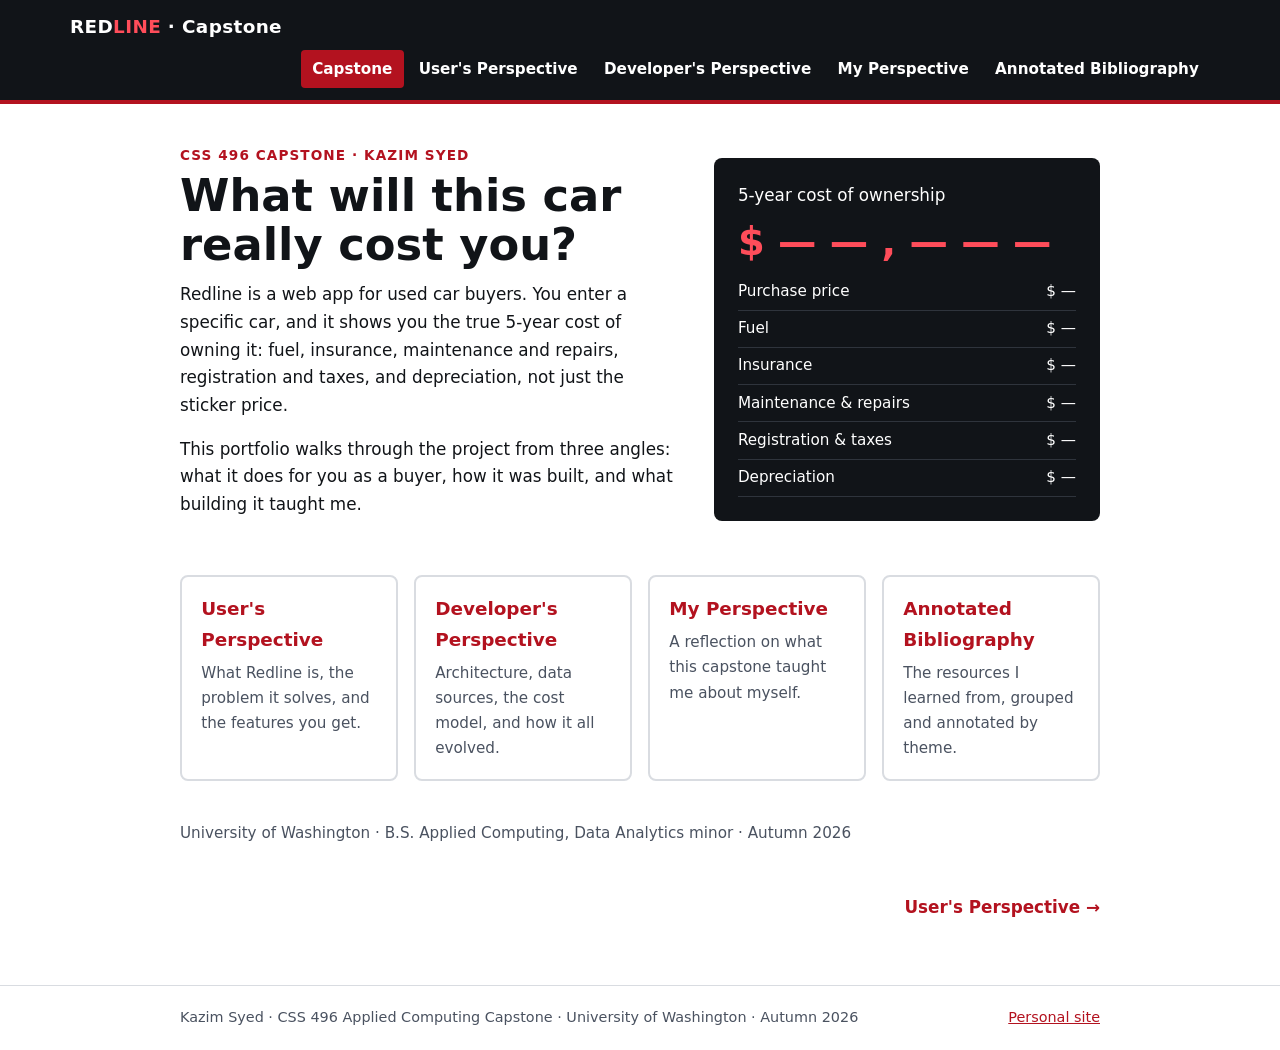
==== index.html @ 85782f32 "Add files via upload" ====
<!DOCTYPE html>
<html lang="en">
<head>
  <meta charset="UTF-8">
  <meta name="viewport" content="width=device-width, initial-scale=1.0">
  <title>Redline Capstone</title>
  <meta name="description" content="Kazim Syed's CSS 496 capstone portfolio for Redline, a web app that shows used car buyers the true 5-year cost of owning a car.">
  <link rel="stylesheet" href="style.css">
</head>
<body>
  <a class="skip" href="#main">Skip to content</a>
  <header class="site-header">
    <div class="header-inner">
      <a class="brand" href="index.html">RED<span>LINE</span> &middot; Capstone</a>
      <nav class="nav" aria-label="Portfolio pages">
        <ul>
        <li><a href="index.html" aria-current="page">Capstone</a></li>
        <li><a href="users-perspective.html">User's Perspective</a></li>
        <li><a href="developers-perspective.html">Developer's Perspective</a></li>
        <li><a href="my-perspective.html">My Perspective</a></li>
        <li><a href="annotated-bibliography.html">Annotated Bibliography</a></li>
        </ul>
      </nav>
    </div>
  </header>

  <main id="main">
    <section class="hero">
      <div>
        <p class="kicker">CSS 496 Capstone &middot; Kazim Syed</p>
        <h1>What will this car really cost you?</h1>
        <p>Redline is a web app for used car buyers. You enter a specific car, and it shows you the true 5-year cost of owning it: fuel, insurance, maintenance and repairs, registration and taxes, and depreciation, not just the sticker price.</p>
        <p>This portfolio walks through the project from three angles: what it does for you as a buyer, how it was built, and what building it taught me.</p>
      </div>
      <div class="hero-art" role="img" aria-label="Sample Redline cost breakdown with placeholder numbers">
        <div>5-year cost of ownership</div>
        <div class="big">$ — — , — — —</div>
        <div class="row"><span>Purchase price</span><span>$ —</span></div>
        <div class="row"><span>Fuel</span><span>$ —</span></div>
        <div class="row"><span>Insurance</span><span>$ —</span></div>
        <div class="row"><span>Maintenance &amp; repairs</span><span>$ —</span></div>
        <div class="row"><span>Registration &amp; taxes</span><span>$ —</span></div>
        <div class="row"><span>Depreciation</span><span>$ —</span></div>
      </div>
    </section>

    <div class="cards">
      <a class="card" href="users-perspective.html">
        <h2>User's Perspective</h2>
        <p>What Redline is, the problem it solves, and the features you get.</p>
      </a>
      <a class="card" href="developers-perspective.html">
        <h2>Developer's Perspective</h2>
        <p>Architecture, data sources, the cost model, and how it all evolved.</p>
      </a>
      <a class="card" href="my-perspective.html">
        <h2>My Perspective</h2>
        <p>A reflection on what this capstone taught me about myself.</p>
      </a>
      <a class="card" href="annotated-bibliography.html">
        <h2>Annotated Bibliography</h2>
        <p>The resources I learned from, grouped and annotated by theme.</p>
      </a>
    </div>

    <p class="meta">University of Washington &middot; B.S. Applied Computing, Data Analytics minor &middot; Autumn 2026</p>
    <nav class="pager" aria-label="Previous and next page"><span></span><a href="users-perspective.html">User's Perspective &rarr;</a></nav>
  </main>

  <footer>
    <div class="inner">
      <span>Kazim Syed &middot; CSS 496 Applied Computing Capstone &middot; University of Washington &middot; Autumn 2026</span>
      <a href="https://kazi7107.github.io/">Personal site</a>
    </div>
  </footer>
</body>
</html>
---- style.css ----
:root {
  --ink: #111418;
  --muted: #4a5260;
  --paper: #ffffff;
  --soft: #f4f5f7;
  --line: #d9dce1;
  --red: #b3121f;
  --red-dark: #8a0d17;
  --max: 960px;
  --wide: 1180px;
}

* { box-sizing: border-box; }

html { scroll-behavior: smooth; }

body {
  margin: 0;
  font-family: system-ui, -apple-system, "Segoe UI", Roboto, Arial, sans-serif;
  font-size: 1.05rem;
  line-height: 1.65;
  color: var(--ink);
  background: var(--paper);
}

a { color: var(--red); }
a:hover { color: var(--red-dark); }

.skip {
  position: absolute; left: -999px; top: 0;
  background: var(--ink); color: #fff; padding: .5rem 1rem; z-index: 10;
}
.skip:focus { left: 0; }

/* ---------- Header + nav ---------- */
.site-header {
  background: var(--ink);
  color: #fff;
  border-bottom: 4px solid var(--red);
  position: sticky; top: 0; z-index: 5;
}
.header-inner {
  max-width: var(--wide);
  margin: 0 auto;
  padding: .75rem 1.25rem;
  display: flex; flex-wrap: wrap; align-items: center; gap: .5rem 1.5rem;
}
.brand {
  color: #fff; text-decoration: none; font-weight: 800;
  letter-spacing: .02em; font-size: 1.15rem;
}
.brand span { color: #ff4d5a; }
.brand:hover { color: #fff; }

.nav { margin-left: auto; }
.nav ul {
  list-style: none; margin: 0; padding: 0;
  display: flex; flex-wrap: wrap; gap: .25rem;
}
.nav a {
  display: block; padding: .4rem .7rem; border-radius: 4px;
  color: #fff; text-decoration: none; font-weight: 600; font-size: .95rem;
}
.nav a:hover, .nav a:focus-visible { background: #2a2f37; color: #fff; }
.nav a[aria-current="page"] { background: var(--red); color: #fff; }

/* ---------- Page body ---------- */
main {
  max-width: var(--max);
  margin: 0 auto;
  padding: 2.5rem 1.25rem 4rem;
}
.page-title { font-size: 2.2rem; line-height: 1.2; margin: 0 0 .25rem; }
.page-sub { color: var(--muted); margin: 0 0 2rem; font-size: 1.1rem; }

h2 { font-size: 1.5rem; margin: 2.5rem 0 .5rem; padding-bottom: .3rem; border-bottom: 2px solid var(--line); }
h3 { font-size: 1.15rem; margin: 1.5rem 0 .25rem; }

.placeholder {
  background: var(--soft);
  border-left: 4px solid var(--line);
  padding: .75rem 1rem;
  color: var(--muted);
  font-style: italic;
}

/* On-page section menu */
.toc {
  background: var(--soft);
  border: 1px solid var(--line);
  border-radius: 6px;
  padding: 1rem 1.25rem;
  margin-bottom: 2rem;
}
.toc strong { display: block; margin-bottom: .25rem; }
.toc ol { margin: 0; padding-left: 1.25rem; }

/* ---------- Landing ---------- */
.hero {
  display: grid; gap: 2rem; align-items: center;
  grid-template-columns: 1.3fr 1fr;
  margin-bottom: 2.5rem;
}
.hero .kicker { color: var(--red); font-weight: 700; text-transform: uppercase; letter-spacing: .08em; font-size: .85rem; margin: 0; }
.hero h1 { font-size: 2.8rem; line-height: 1.1; margin: .25rem 0 .75rem; }
.hero p { margin: 0 0 1rem; }
.hero-art {
  background: var(--ink); color: #fff; border-radius: 8px; padding: 1.5rem;
  font-variant-numeric: tabular-nums;
}
.hero-art .big { font-size: 2.4rem; font-weight: 800; color: #ff4d5a; }
.hero-art .row { display: flex; justify-content: space-between; border-bottom: 1px solid #2f343c; padding: .35rem 0; font-size: .95rem; }

.cards {
  display: grid; gap: 1rem;
  grid-template-columns: repeat(auto-fit, minmax(200px, 1fr));
}
.card {
  display: block; text-decoration: none; color: var(--ink);
  border: 2px solid var(--line); border-radius: 8px; padding: 1.1rem 1.2rem;
  transition: border-color .15s, transform .15s;
}
.card:hover, .card:focus-visible { border-color: var(--red); color: var(--ink); transform: translateY(-2px); }
.card h2 { font-size: 1.15rem; margin: 0 0 .35rem; border: 0; padding: 0; color: var(--red); }
.card p { margin: 0; font-size: .95rem; color: var(--muted); }

.meta { margin-top: 2.5rem; color: var(--muted); font-size: .95rem; }

/* ---------- Footer ---------- */
footer {
  border-top: 1px solid var(--line);
  color: var(--muted);
  font-size: .9rem;
}
footer .inner { max-width: var(--max); margin: 0 auto; padding: 1.25rem; display: flex; flex-wrap: wrap; justify-content: space-between; gap: .5rem; }
.pager { display: flex; justify-content: space-between; gap: 1rem; margin-top: 3rem; }
.pager a { font-weight: 600; text-decoration: none; }

@media (max-width: 720px) {
  .hero { grid-template-columns: 1fr; }
  .hero h1 { font-size: 2.2rem; }
  .nav { margin-left: 0; width: 100%; }
  .site-header { position: static; }
}
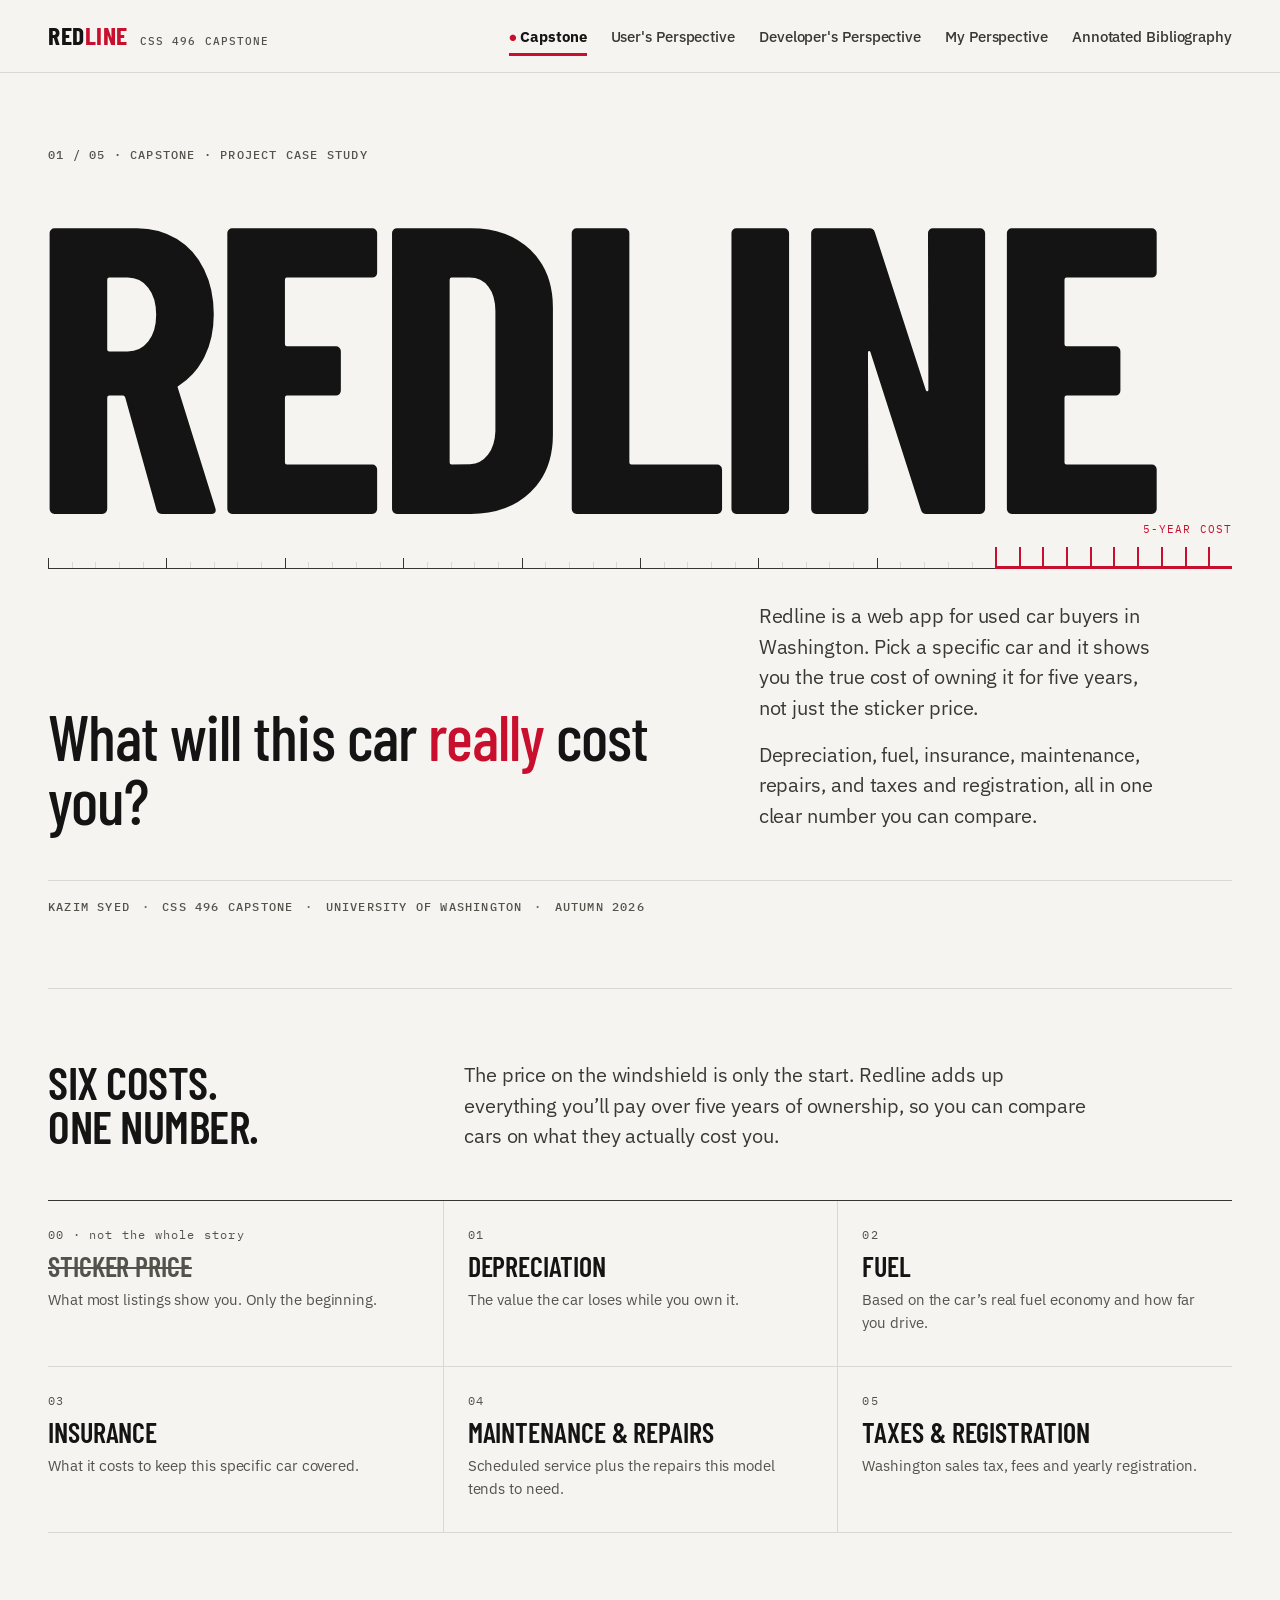
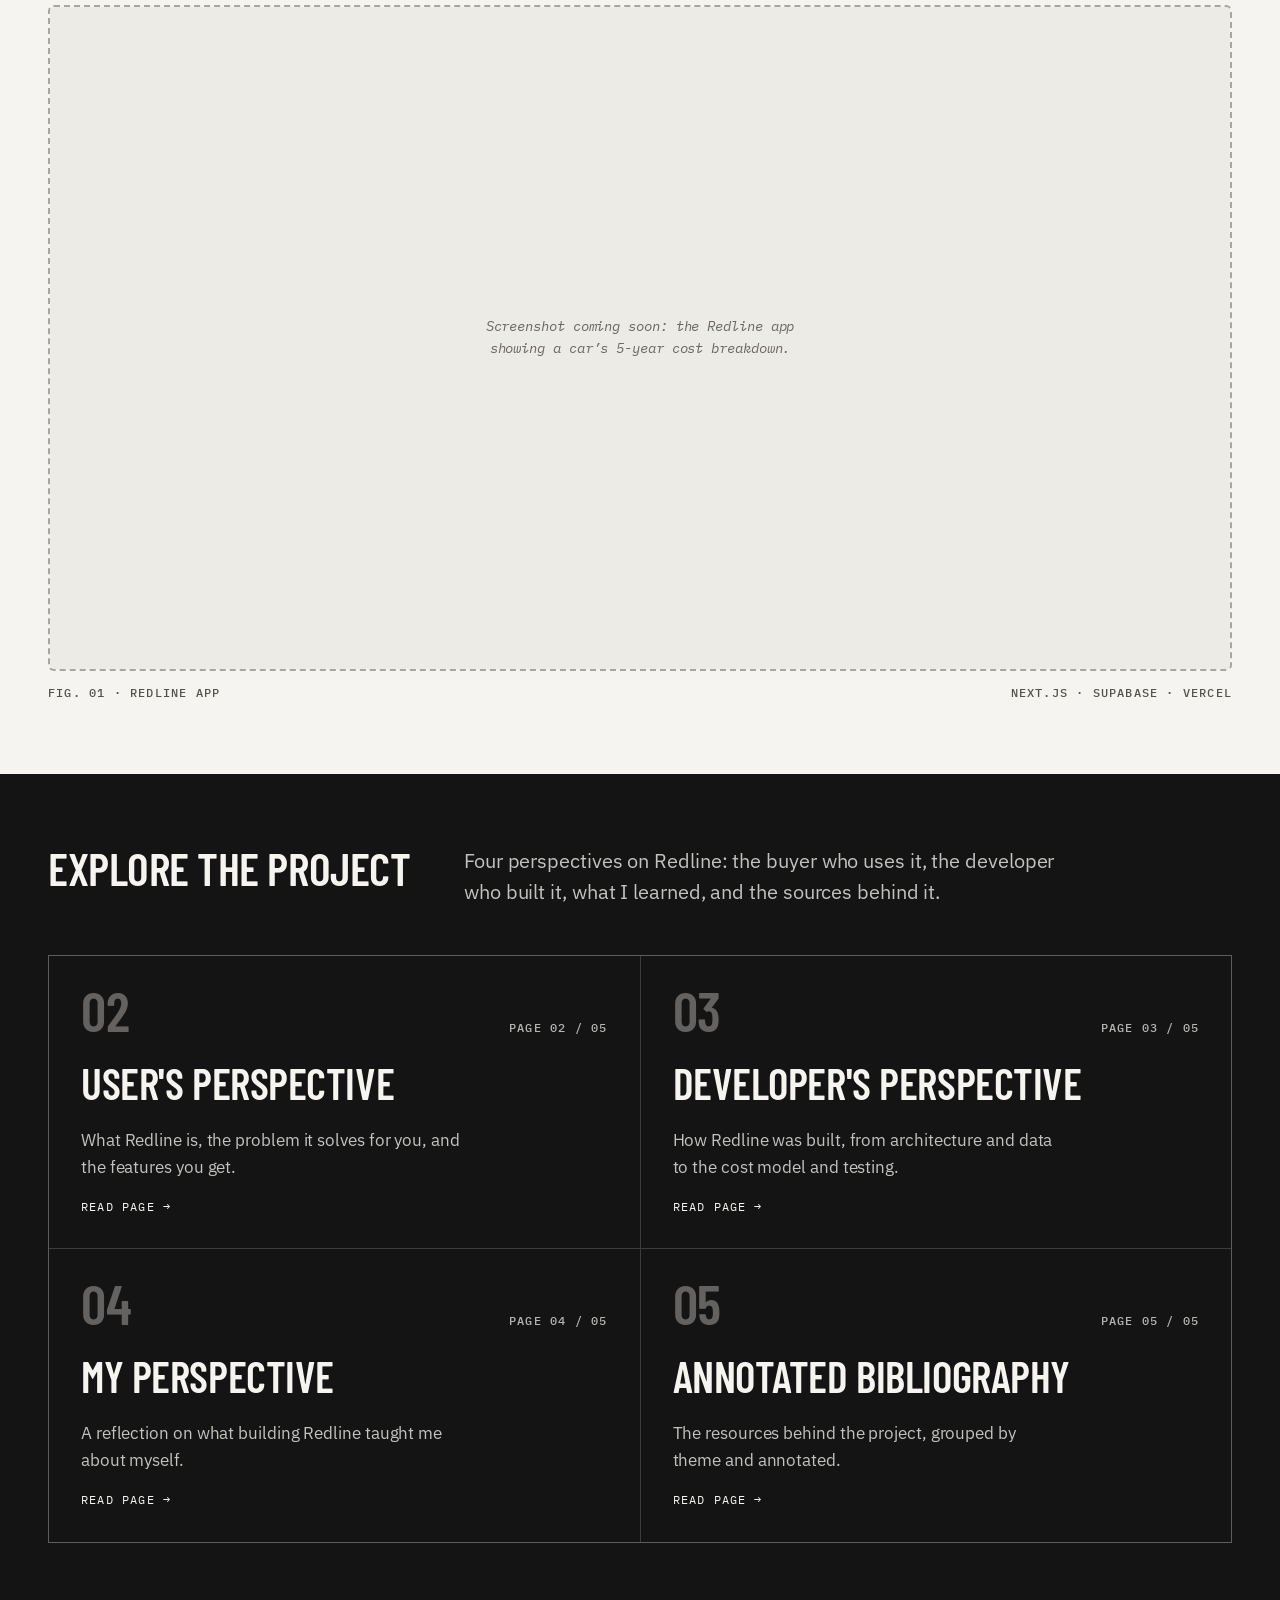
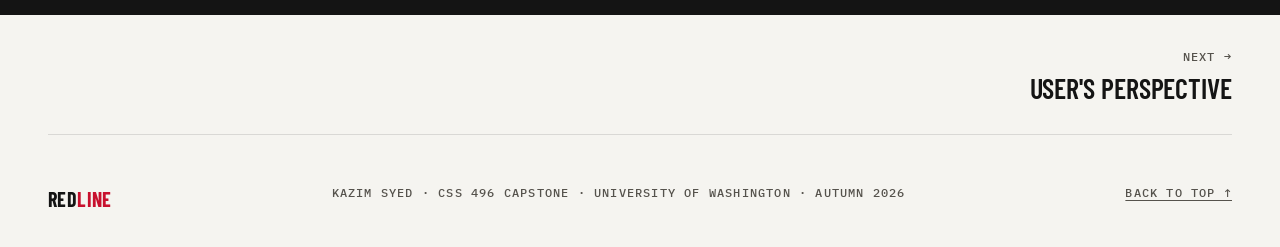
==== commit 207940fc: "Build Redline capstone portfolio: 5 pages, shared nav, brand styles Co-Authored-By: Claude Opus 5.5 " ====
--- a/index.html
+++ b/index.html
@@ -2,75 +2,162 @@
 <html lang="en">
 <head>
   <meta charset="UTF-8">
-  <meta name="viewport" content="width=device-width, initial-scale=1.0">
-  <title>Redline Capstone</title>
-  <meta name="description" content="Kazim Syed's CSS 496 capstone portfolio for Redline, a web app that shows used car buyers the true 5-year cost of owning a car.">
+  <meta name="viewport" content="width=device-width, initial-scale=1">
+  <title>Capstone · Redline · Kazim Syed</title>
+  <meta name="description" content="Kazim Syed's CSS 496 capstone portfolio for Redline, a web app that shows used car buyers in Washington the true 5-year cost of owning a specific car.">
+  <meta name="theme-color" content="#f5f4f0">
+  <link rel="icon" href="data:image/svg+xml,%3Csvg xmlns='http://www.w3.org/2000/svg' viewBox='0 0 32 32'%3E%3Crect width='32' height='32' fill='%23141414'/%3E%3Crect x='6' y='20' width='20' height='3' fill='%23c8102e'/%3E%3C/svg%3E">
+  <link rel="preconnect" href="https://fonts.googleapis.com">
+  <link rel="preconnect" href="https://fonts.gstatic.com" crossorigin>
+  <link rel="stylesheet" href="https://fonts.googleapis.com/css2?family=Barlow+Condensed:wght@500;600;700&family=IBM+Plex+Mono:wght@400;500&family=IBM+Plex+Sans:ital,wght@0,400;0,500;0,600;0,700;1,400&display=swap">
   <link rel="stylesheet" href="style.css">
 </head>
 <body>
-  <a class="skip" href="#main">Skip to content</a>
+  <a class="skip" href="#main">Skip to main content</a>
   <header class="site-header">
-    <div class="header-inner">
-      <a class="brand" href="index.html">RED<span>LINE</span> &middot; Capstone</a>
+    <div class="wrap">
+      <a class="brand" href="index.html" aria-label="Redline Capstone, home">
+        <span class="brand-mark">Red<span>line</span></span>
+        <span class="label">CSS 496 Capstone</span>
+      </a>
       <nav class="nav" aria-label="Portfolio pages">
         <ul>
-        <li><a href="index.html" aria-current="page">Capstone</a></li>
-        <li><a href="users-perspective.html">User's Perspective</a></li>
-        <li><a href="developers-perspective.html">Developer's Perspective</a></li>
-        <li><a href="my-perspective.html">My Perspective</a></li>
-        <li><a href="annotated-bibliography.html">Annotated Bibliography</a></li>
+          <li><a href="index.html" aria-current="page">Capstone</a></li>
+          <li><a href="users-perspective.html">User's Perspective</a></li>
+          <li><a href="developers-perspective.html">Developer's Perspective</a></li>
+          <li><a href="my-perspective.html">My Perspective</a></li>
+          <li><a href="annotated-bibliography.html">Annotated Bibliography</a></li>
         </ul>
       </nav>
     </div>
   </header>
 
   <main id="main">
-    <section class="hero">
-      <div>
-        <p class="kicker">CSS 496 Capstone &middot; Kazim Syed</p>
-        <h1>What will this car really cost you?</h1>
-        <p>Redline is a web app for used car buyers. You enter a specific car, and it shows you the true 5-year cost of owning it: fuel, insurance, maintenance and repairs, registration and taxes, and depreciation, not just the sticker price.</p>
-        <p>This portfolio walks through the project from three angles: what it does for you as a buyer, how it was built, and what building it taught me.</p>
+    <section class="hero wrap" aria-labelledby="hero-title">
+      <p class="label">01 / 05 &middot; Capstone &middot; Project case study</p>
+      <h1 class="hero-title" id="hero-title"><span>Redline</span></h1>
+      <div class="redline" aria-hidden="true"><span class="redline-tag">5-year cost</span></div>
+      <div class="hero-grid">
+        <p class="hook">What will this car <em>really</em> cost you?</p>
+        <div class="hero-copy">
+          <p>Redline is a web app for used car buyers in Washington. Pick a specific car and it shows you the true cost of owning it for five years, not just the sticker price.</p>
+          <p>Depreciation, fuel, insurance, maintenance, repairs, and taxes and registration, all in one clear number you can compare.</p>
+        </div>
       </div>
-      <div class="hero-art" role="img" aria-label="Sample Redline cost breakdown with placeholder numbers">
-        <div>5-year cost of ownership</div>
-        <div class="big">$ — — , — — —</div>
-        <div class="row"><span>Purchase price</span><span>$ —</span></div>
-        <div class="row"><span>Fuel</span><span>$ —</span></div>
-        <div class="row"><span>Insurance</span><span>$ —</span></div>
-        <div class="row"><span>Maintenance &amp; repairs</span><span>$ —</span></div>
-        <div class="row"><span>Registration &amp; taxes</span><span>$ —</span></div>
-        <div class="row"><span>Depreciation</span><span>$ —</span></div>
+      <p class="byline label"><span>Kazim Syed</span><span>CSS 496 Capstone</span><span>University of Washington</span><span>Autumn 2026</span></p>
+    </section>
+
+    <section class="costs wrap" aria-labelledby="costs-title">
+      <div class="section-head">
+        <h2 id="costs-title">Six costs.<br>One number.</h2>
+        <p>The price on the windshield is only the start. Redline adds up everything you&rsquo;ll pay over five years of ownership, so you can compare cars on what they actually cost you.</p>
+      </div>
+      <ol class="cost-list">
+        <li class="is-sticker">
+          <span class="cost-num">00 &middot; not the whole story</span>
+          <span class="cost-name">Sticker price</span>
+          <p>What most listings show you. Only the beginning.</p>
+        </li>
+        <li>
+          <span class="cost-num">01</span>
+          <span class="cost-name">Depreciation</span>
+          <p>The value the car loses while you own it.</p>
+        </li>
+        <li>
+          <span class="cost-num">02</span>
+          <span class="cost-name">Fuel</span>
+          <p>Based on the car&rsquo;s real fuel economy and how far you drive.</p>
+        </li>
+        <li>
+          <span class="cost-num">03</span>
+          <span class="cost-name">Insurance</span>
+          <p>What it costs to keep this specific car covered.</p>
+        </li>
+        <li>
+          <span class="cost-num">04</span>
+          <span class="cost-name">Maintenance &amp; repairs</span>
+          <p>Scheduled service plus the repairs this model tends to need.</p>
+        </li>
+        <li>
+          <span class="cost-num">05</span>
+          <span class="cost-name">Taxes &amp; registration</span>
+          <p>Washington sales tax, fees and yearly registration.</p>
+        </li>
+      </ol>
+    </section>
+
+    <section class="shot wrap" aria-label="App screenshot">
+      <figure>
+        <div class="shot-frame" role="img" aria-label="Placeholder for a screenshot of the Redline app showing a car's 5-year cost breakdown">
+          <p>Screenshot coming soon: the Redline app showing a car&rsquo;s 5-year cost breakdown.</p>
+        </div>
+        <figcaption><span class="label">Fig. 01 &middot; Redline app</span><span class="label">Next.js &middot; Supabase &middot; Vercel</span></figcaption>
+      </figure>
+    </section>
+
+    <section class="explore" aria-labelledby="explore-title">
+      <div class="wrap">
+        <div class="section-head">
+          <h2 id="explore-title">Explore the project</h2>
+          <p>Four perspectives on Redline: the buyer who uses it, the developer who built it, what I learned, and the sources behind it.</p>
+        </div>
+        <ul class="cards">
+        <li class="card">
+          <a href="users-perspective.html">
+            <span class="card-top"><span class="card-num">02</span><span class="label">Page 02 / 05</span></span>
+            <h3>User's Perspective</h3>
+            <div class="card-body">
+              <p>What Redline is, the problem it solves for you, and the features you get.</p>
+              <span class="card-go">Read page <span class="arrow" aria-hidden="true">&rarr;</span></span>
+            </div>
+          </a>
+        </li>
+        <li class="card">
+          <a href="developers-perspective.html">
+            <span class="card-top"><span class="card-num">03</span><span class="label">Page 03 / 05</span></span>
+            <h3>Developer's Perspective</h3>
+            <div class="card-body">
+              <p>How Redline was built, from architecture and data to the cost model and testing.</p>
+              <span class="card-go">Read page <span class="arrow" aria-hidden="true">&rarr;</span></span>
+            </div>
+          </a>
+        </li>
+        <li class="card">
+          <a href="my-perspective.html">
+            <span class="card-top"><span class="card-num">04</span><span class="label">Page 04 / 05</span></span>
+            <h3>My Perspective</h3>
+            <div class="card-body">
+              <p>A reflection on what building Redline taught me about myself.</p>
+              <span class="card-go">Read page <span class="arrow" aria-hidden="true">&rarr;</span></span>
+            </div>
+          </a>
+        </li>
+        <li class="card">
+          <a href="annotated-bibliography.html">
+            <span class="card-top"><span class="card-num">05</span><span class="label">Page 05 / 05</span></span>
+            <h3>Annotated Bibliography</h3>
+            <div class="card-body">
+              <p>The resources behind the project, grouped by theme and annotated.</p>
+              <span class="card-go">Read page <span class="arrow" aria-hidden="true">&rarr;</span></span>
+            </div>
+          </a>
+        </li>
+        </ul>
       </div>
     </section>
 
-    <div class="cards">
-      <a class="card" href="users-perspective.html">
-        <h2>User's Perspective</h2>
-        <p>What Redline is, the problem it solves, and the features you get.</p>
-      </a>
-      <a class="card" href="developers-perspective.html">
-        <h2>Developer's Perspective</h2>
-        <p>Architecture, data sources, the cost model, and how it all evolved.</p>
-      </a>
-      <a class="card" href="my-perspective.html">
-        <h2>My Perspective</h2>
-        <p>A reflection on what this capstone taught me about myself.</p>
-      </a>
-      <a class="card" href="annotated-bibliography.html">
-        <h2>Annotated Bibliography</h2>
-        <p>The resources I learned from, grouped and annotated by theme.</p>
-      </a>
-    </div>
-
-    <p class="meta">University of Washington &middot; B.S. Applied Computing, Data Analytics minor &middot; Autumn 2026</p>
-    <nav class="pager" aria-label="Previous and next page"><span></span><a href="users-perspective.html">User's Perspective &rarr;</a></nav>
+    <nav class="wrap" aria-label="Previous and next page">
+      <div class="pager">
+        <a class="next" href="users-perspective.html"><span class="label">Next &rarr;</span><strong>User's Perspective</strong></a>
+      </div>
+    </nav>
   </main>
 
-  <footer>
-    <div class="inner">
-      <span>Kazim Syed &middot; CSS 496 Applied Computing Capstone &middot; University of Washington &middot; Autumn 2026</span>
-      <a href="https://kazi7107.github.io/">Personal site</a>
+  <footer class="site-footer">
+    <div class="wrap">
+      <span class="footer-mark">Red<span>line</span></span>
+      <p class="label">Kazim Syed &middot; CSS 496 Capstone &middot; University of Washington &middot; Autumn 2026</p>
+      <p class="label"><a href="#main">Back to top &uarr;</a></p>
     </div>
   </footer>
 </body>
--- a/style.css
+++ b/style.css
@@ -1,144 +1,376 @@
+/* =========================================================
+   Redline · Capstone portfolio
+   Kazim Syed · CSS 496 · University of Washington
+   Plain CSS, no build step. Brand: light paper, near-black ink,
+   one red accent used sparingly (the "redline").
+   ========================================================= */
+
+/* ---------- 1. Design tokens ---------- */
 :root {
-  --ink: #111418;
-  --muted: #4a5260;
-  --paper: #ffffff;
-  --soft: #f4f5f7;
-  --line: #d9dce1;
-  --red: #b3121f;
-  --red-dark: #8a0d17;
-  --max: 960px;
-  --wide: 1180px;
-}
-
-* { box-sizing: border-box; }
-
-html { scroll-behavior: smooth; }
-
+  /* Color (all text pairs meet WCAG AA on --paper) */
+  --paper: #f5f4f0;        /* page background, never pure white */
+  --paper-2: #ecebe6;      /* quiet panels */
+  --card: #fbfaf7;         /* raised surfaces */
+  --ink: #141414;          /* primary text, 16.7:1 */
+  --ink-2: #3a3834;        /* secondary text */
+  --muted: #55524c;        /* captions & labels, 7.0:1 */
+  --faint: #6b6760;        /* placeholder text, 5.1:1 */
+  --line: rgba(20, 20, 20, 0.12);
+  --line-strong: rgba(20, 20, 20, 0.85);
+  --red: #c8102e;          /* accent, 5.3:1, used sparingly */
+
+  /* Type */
+  --display: "Barlow Condensed", "Arial Narrow", sans-serif;
+  --body: "IBM Plex Sans", system-ui, -apple-system, "Segoe UI", sans-serif;
+  --mono: "IBM Plex Mono", ui-monospace, "SFMono-Regular", Menlo, monospace;
+
+  --fs-hero: min(calc((100vw - 2 * var(--gutter)) / 2.9), calc((var(--max) - 6rem) / 2.9));
+  --fs-h1: clamp(3rem, 8vw, 7rem);
+  --fs-h2: clamp(1.9rem, 3.6vw, 2.9rem);
+  --fs-h3: clamp(1.4rem, 2.2vw, 1.75rem);
+  --fs-lead: clamp(1.15rem, 1.6vw, 1.4rem);
+  --fs-body: clamp(1.0625rem, 1.1vw, 1.125rem);
+  --fs-label: 0.75rem;
+
+  /* Space (8pt-ish scale) */
+  --s-1: 0.25rem; --s-2: 0.5rem; --s-3: 0.75rem; --s-4: 1rem;
+  --s-5: 1.5rem; --s-6: 2rem; --s-7: 3rem; --s-8: 4.5rem; --s-9: 7rem;
+
+  --gutter: clamp(1rem, 4vw, 3rem);
+  --max: 1280px;
+
+  /* Motion */
+  --ease-out: cubic-bezier(0.16, 1, 0.3, 1);
+  --ease-io: cubic-bezier(0.76, 0, 0.24, 1);
+}
+
+/* ---------- 2. Base ---------- */
+*, *::before, *::after { box-sizing: border-box; }
+html { -webkit-text-size-adjust: 100%; scroll-behavior: smooth; scroll-padding-top: var(--s-6); }
 body {
   margin: 0;
-  font-family: system-ui, -apple-system, "Segoe UI", Roboto, Arial, sans-serif;
-  font-size: 1.05rem;
-  line-height: 1.65;
+  background: var(--paper);
   color: var(--ink);
+  font-family: var(--body);
+  font-size: var(--fs-body);
+  line-height: 1.6;
+  letter-spacing: -0.005em;
+  -webkit-font-smoothing: antialiased;
+  text-rendering: optimizeLegibility;
+}
+img { max-width: 100%; height: auto; display: block; }
+a { color: inherit; }
+h1, h2, h3 { margin: 0; font-family: var(--display); font-weight: 600; line-height: 0.95; letter-spacing: -0.01em; text-transform: uppercase; }
+p { margin: 0; }
+::selection { background: var(--ink); color: var(--paper); }
+
+:focus-visible { outline: 3px solid var(--red); outline-offset: 3px; border-radius: 2px; }
+
+.label {
+  font-family: var(--mono);
+  font-size: var(--fs-label);
+  font-weight: 500;
+  letter-spacing: 0.1em;
+  text-transform: uppercase;
+  color: var(--muted);
+}
+
+.wrap { width: 100%; max-width: var(--max); margin-inline: auto; padding-inline: var(--gutter); }
+
+.skip {
+  position: absolute; left: var(--s-4); top: -100px; z-index: 100;
+  background: var(--ink); color: var(--paper); padding: var(--s-3) var(--s-4);
+  font-family: var(--mono); font-size: 0.85rem; text-decoration: none;
+}
+.skip:focus { top: var(--s-4); }
+
+/* ---------- 3. Header & navigation (identical on every page) ---------- */
+.site-header {
+  border-bottom: 1px solid var(--line);
   background: var(--paper);
 }
-
-a { color: var(--red); }
-a:hover { color: var(--red-dark); }
-
-.skip {
-  position: absolute; left: -999px; top: 0;
-  background: var(--ink); color: #fff; padding: .5rem 1rem; z-index: 10;
-}
-.skip:focus { left: 0; }
-
-/* ---------- Header + nav ---------- */
-.site-header {
-  background: var(--ink);
-  color: #fff;
-  border-bottom: 4px solid var(--red);
-  position: sticky; top: 0; z-index: 5;
-}
-.header-inner {
-  max-width: var(--wide);
-  margin: 0 auto;
-  padding: .75rem 1.25rem;
-  display: flex; flex-wrap: wrap; align-items: center; gap: .5rem 1.5rem;
+.site-header .wrap {
+  display: flex; align-items: center; justify-content: space-between;
+  gap: var(--s-5); min-height: 72px;
 }
 .brand {
-  color: #fff; text-decoration: none; font-weight: 800;
-  letter-spacing: .02em; font-size: 1.15rem;
-}
-.brand span { color: #ff4d5a; }
-.brand:hover { color: #fff; }
-
-.nav { margin-left: auto; }
+  display: inline-flex; align-items: baseline; gap: var(--s-3);
+  text-decoration: none; white-space: nowrap;
+}
+.brand-mark {
+  font-family: var(--display); font-weight: 700; font-size: 1.6rem;
+  letter-spacing: 0.02em; text-transform: uppercase; line-height: 1;
+}
+.brand-mark span { color: var(--red); }
+.brand .label { font-size: 0.7rem; }
+
 .nav ul {
+  display: flex; flex-wrap: wrap; gap: var(--s-1) var(--s-5);
   list-style: none; margin: 0; padding: 0;
-  display: flex; flex-wrap: wrap; gap: .25rem;
 }
 .nav a {
-  display: block; padding: .4rem .7rem; border-radius: 4px;
-  color: #fff; text-decoration: none; font-weight: 600; font-size: .95rem;
-}
-.nav a:hover, .nav a:focus-visible { background: #2a2f37; color: #fff; }
-.nav a[aria-current="page"] { background: var(--red); color: #fff; }
-
-/* ---------- Page body ---------- */
-main {
-  max-width: var(--max);
-  margin: 0 auto;
-  padding: 2.5rem 1.25rem 4rem;
-}
-.page-title { font-size: 2.2rem; line-height: 1.2; margin: 0 0 .25rem; }
-.page-sub { color: var(--muted); margin: 0 0 2rem; font-size: 1.1rem; }
-
-h2 { font-size: 1.5rem; margin: 2.5rem 0 .5rem; padding-bottom: .3rem; border-bottom: 2px solid var(--line); }
-h3 { font-size: 1.15rem; margin: 1.5rem 0 .25rem; }
-
+  position: relative; display: inline-block;
+  padding: var(--s-3) 0;
+  font-family: var(--body); font-size: 0.95rem; font-weight: 500;
+  color: var(--ink-2); text-decoration: none; white-space: nowrap;
+}
+.nav a::after {
+  content: ""; position: absolute; left: 0; right: 0; bottom: 4px; height: 2px;
+  background: var(--ink); transform: scaleX(0); transform-origin: right;
+  transition: transform 400ms var(--ease-out);
+}
+.nav a:hover { color: var(--ink); }
+.nav a:hover::after { transform: scaleX(1); transform-origin: left; }
+
+/* Current page: bold weight + thick red underline + "●" marker.
+   Meaning never rests on color alone. */
+.nav a[aria-current="page"] { color: var(--ink); font-weight: 700; }
+.nav a[aria-current="page"]::before {
+  content: "●"; color: var(--red); font-size: 0.55em; margin-right: 0.45em;
+  vertical-align: 0.25em;
+}
+.nav a[aria-current="page"]::after { background: var(--red); height: 3px; transform: scaleX(1); }
+
+/* Mobile: nav stays fully visible (no hidden menu) as a tidy 2-column grid. */
+@media (max-width: 960px) {
+  .site-header .wrap { flex-direction: column; align-items: stretch; gap: 0; padding-block: var(--s-4) var(--s-2); }
+  .nav ul { display: grid; grid-template-columns: 1fr 1fr; gap: 0 var(--s-4); margin-top: var(--s-2); }
+  .nav li { border-top: 1px solid var(--line); }
+  .nav a { display: block; padding: 0.6rem 0; font-size: 0.9rem; white-space: normal; line-height: 1.25; }
+  .nav a::after { bottom: 0; right: auto; width: 2.5rem; }
+  .nav li:first-child { grid-column: 1 / -1; }
+}
+
+/* ---------- 4. Landing hero ---------- */
+.hero { padding-block: var(--s-8) var(--s-7); position: relative; }
+.hero .label { display: block; margin-bottom: var(--s-5); }
+.hero-title {
+  font-size: var(--fs-hero); font-weight: 700; line-height: 0.8;
+  letter-spacing: -0.035em; margin-left: -0.04em;
+}
+.hero-title span { display: inline-block; }
+
+/* The "redline": a single tachometer-style rule with tick marks */
+.redline {
+  position: relative; height: 22px; margin-block: var(--s-6) var(--s-6);
+  background:
+    repeating-linear-gradient(90deg, var(--line-strong) 0 1px, transparent 1px 10%) bottom / 100% 10px no-repeat,
+    repeating-linear-gradient(90deg, var(--line) 0 1px, transparent 1px 2%) bottom / 100% 6px no-repeat;
+  border-bottom: 1px solid var(--line-strong);
+}
+.redline::after {
+  content: ""; position: absolute; right: 0; bottom: -1px; width: 20%; height: 22px;
+  background:
+    repeating-linear-gradient(90deg, var(--red) 0 2px, transparent 2px 10%) bottom / 100% 22px no-repeat;
+  border-bottom: 3px solid var(--red);
+}
+.redline-tag {
+  position: absolute; right: 0; top: -1.6rem;
+  font-family: var(--mono); font-size: 0.68rem; letter-spacing: 0.1em; text-transform: uppercase; color: var(--red);
+}
+
+.hero-grid {
+  display: grid; grid-template-columns: minmax(0, 7fr) minmax(0, 5fr);
+  gap: var(--s-7); align-items: end;
+}
+.hook {
+  font-family: var(--display); font-weight: 500; text-transform: none;
+  font-size: clamp(2.2rem, 5vw, 4.25rem); line-height: 1; letter-spacing: -0.015em;
+}
+.hook em { font-style: normal; color: var(--red); }
+.hero-copy { display: grid; gap: var(--s-4); color: var(--ink-2); font-size: var(--fs-lead); line-height: 1.5; max-width: 34ch; }
+.hero .byline {
+  margin-top: var(--s-7); padding-top: var(--s-4); border-top: 1px solid var(--line);
+  display: flex; flex-wrap: wrap; gap: var(--s-2) var(--s-3);
+}
+.byline span { white-space: nowrap; }
+.byline span + span::before { content: "·"; margin-right: var(--s-3); color: var(--faint); }
+
+/* ---------- 5. Six costs strip ---------- */
+.costs { padding-block: var(--s-8); position: relative; }
+.costs::before { content: ""; position: absolute; top: 0; left: var(--gutter); right: var(--gutter); height: 1px; background: var(--line); }
+.section-head { display: grid; grid-template-columns: minmax(0, 4fr) minmax(0, 8fr); gap: var(--s-6); margin-bottom: var(--s-7); }
+.section-head h2 { font-size: var(--fs-h2); }
+.section-head p { color: var(--ink-2); max-width: 52ch; font-size: var(--fs-lead); line-height: 1.5; }
+.cost-list {
+  list-style: none; margin: 0; padding: 0;
+  display: grid; grid-template-columns: repeat(3, minmax(0, 1fr));
+  border-top: 1px solid var(--line-strong);
+}
+.cost-list li {
+  padding: var(--s-5) var(--s-5) var(--s-6) 0;
+  border-bottom: 1px solid var(--line);
+  display: grid; gap: var(--s-2); align-content: start;
+}
+.cost-list li:not(:nth-child(3n + 1)) { padding-left: var(--s-5); border-left: 1px solid var(--line); }
+.cost-num { font-family: var(--mono); font-size: var(--fs-label); color: var(--muted); letter-spacing: 0.1em; }
+.cost-name { font-family: var(--display); font-weight: 600; font-size: var(--fs-h3); text-transform: uppercase; line-height: 1; }
+.cost-list p { color: var(--muted); font-size: 0.95rem; line-height: 1.5; }
+.cost-list li.is-sticker .cost-name { color: var(--muted); text-decoration: line-through; text-decoration-thickness: 2px; }
+
+/* ---------- 6. Screenshot slot ---------- */
+.shot { padding-block: 0 var(--s-8); }
+.shot figure { margin: 0; }
+.shot-frame {
+  aspect-ratio: 16 / 9; width: 100%;
+  border: 2px dashed rgba(20, 20, 20, 0.35); border-radius: 6px;
+  background:
+    linear-gradient(var(--paper-2), var(--paper-2)) padding-box;
+  display: grid; place-items: center; text-align: center; padding: var(--s-5);
+}
+.shot-frame p { font-family: var(--mono); font-size: 0.85rem; color: var(--faint); font-style: italic; max-width: 40ch; }
+.shot figcaption { margin-top: var(--s-3); display: flex; justify-content: space-between; gap: var(--s-4); flex-wrap: wrap; }
+
+/* ---------- 7. Page cards ---------- */
+.explore { padding-block: var(--s-8); background: var(--ink); color: var(--paper); }
+.explore .section-head p { color: rgba(245, 244, 240, 0.78); }
+.explore .label { color: rgba(245, 244, 240, 0.72); }
+.cards {
+  list-style: none; margin: 0; padding: 0;
+  display: grid; grid-template-columns: repeat(2, minmax(0, 1fr)); gap: 1px;
+  background: rgba(245, 244, 240, 0.18); border: 1px solid rgba(245, 244, 240, 0.18);
+}
+.card a {
+  position: relative; display: grid; grid-template-rows: auto 1fr auto; gap: var(--s-5);
+  min-height: 18rem; height: 100%; padding: var(--s-6);
+  background: var(--ink); color: var(--paper); text-decoration: none;
+  overflow: hidden; transition: background-color 400ms var(--ease-out);
+}
+.card a::before {   /* red line sweeps in on hover */
+  content: ""; position: absolute; left: 0; top: 0; height: 4px; width: 100%;
+  background: var(--red); transform: scaleX(0); transform-origin: left;
+  transition: transform 600ms var(--ease-out);
+}
+.card-top { display: flex; justify-content: space-between; align-items: baseline; }
+.card-num { font-family: var(--display); font-weight: 600; font-size: 3.5rem; line-height: 0.8; color: rgba(245, 244, 240, 0.35); transition: color 400ms var(--ease-out); }
+.card h3 { font-size: clamp(2rem, 3.4vw, 3rem); align-self: end; }
+.card p { color: rgba(245, 244, 240, 0.78); max-width: 38ch; }
+.card-go {
+  font-family: var(--mono); font-size: var(--fs-label); letter-spacing: 0.1em; text-transform: uppercase;
+  display: inline-flex; gap: var(--s-2); align-items: center;
+}
+.card-go .arrow { display: inline-block; transition: transform 400ms var(--ease-out); }
+@media (hover: hover) {
+  .card a:hover { background: #1d1c1a; }
+  .card a:hover::before { transform: scaleX(1); }
+  .card a:hover .card-num { color: var(--paper); }
+  .card a:hover .arrow { transform: translateX(6px); }
+}
+.card a:focus-visible { outline-offset: -6px; }
+
+/* ---------- 8. Interior page header ---------- */
+.page-head { padding-block: var(--s-8) var(--s-7); position: relative; }
+.page-head::after { content: ""; position: absolute; bottom: 0; left: var(--gutter); right: var(--gutter); height: 1px; background: var(--line-strong); }
+.page-head .label { display: flex; gap: var(--s-3); margin-bottom: var(--s-5); }
+.page-head .label b { color: var(--red); font-weight: 500; }
+.page-head h1 { font-size: var(--fs-h1); font-weight: 700; line-height: 0.88; letter-spacing: -0.025em; max-width: 14ch; }
+.subtitle { margin-top: var(--s-5); font-size: var(--fs-lead); color: var(--ink-2); max-width: 46ch; line-height: 1.45; }
+
+/* ---------- 9. Interior layout: sticky "On this page" + sections ---------- */
+.doc { display: grid; grid-template-columns: minmax(0, 3fr) minmax(0, 9fr); gap: var(--s-7); padding-block: var(--s-7) var(--s-8); }
+.toc { position: sticky; top: var(--s-5); align-self: start; }
+.toc h2 { font-family: var(--mono); font-size: var(--fs-label); font-weight: 500; letter-spacing: 0.1em; color: var(--muted); margin-bottom: var(--s-3); line-height: 1.4; }
+.toc ol { list-style: none; margin: 0; padding: 0; counter-reset: toc; border-left: 1px solid var(--line); }
+.toc li { counter-increment: toc; }
+.toc a {
+  display: flex; gap: var(--s-3); padding: 0.4rem 0 0.4rem var(--s-4); margin-left: -1px;
+  border-left: 2px solid transparent; text-decoration: none; color: var(--ink-2); font-size: 0.95rem; line-height: 1.35;
+  transition: border-color 250ms var(--ease-out), color 250ms var(--ease-out);
+}
+.toc a::before { content: counter(toc, decimal-leading-zero); font-family: var(--mono); font-size: 0.75rem; color: var(--faint); padding-top: 0.15em; }
+.toc a:hover { color: var(--ink); border-left-color: var(--ink); text-decoration: underline; text-underline-offset: 3px; }
+
+.sections { counter-reset: sec; }
+.sec { counter-increment: sec; padding-block: var(--s-6) var(--s-7); border-top: 1px solid var(--line); display: grid; grid-template-columns: 4.5rem minmax(0, 1fr); gap: 0 var(--s-5); }
+.sec:first-child { border-top: 0; padding-top: 0; }
+.sec::before {
+  content: counter(sec, decimal-leading-zero);
+  font-family: var(--display); font-weight: 600; font-size: 3rem; line-height: 0.85; color: var(--ink);
+  grid-row: 1 / span 3;
+}
+.sec.is-final::before { color: var(--red); }
+.sec h2 { font-size: var(--fs-h2); margin-bottom: var(--s-4); }
+.sec > p { color: var(--ink-2); max-width: 62ch; margin-bottom: var(--s-4); }
+.sec .tag { display: inline-block; margin-bottom: var(--s-3); }
+
+/* Placeholder: gray, italic, dashed. Labeled in text, not by color. */
 .placeholder {
-  background: var(--soft);
-  border-left: 4px solid var(--line);
-  padding: .75rem 1rem;
-  color: var(--muted);
+  background: var(--paper-2);
+  border: 1px dashed rgba(20, 20, 20, 0.35);
+  border-radius: 4px;
+  padding: var(--s-4) var(--s-5);
+  color: var(--faint);
   font-style: italic;
-}
-
-/* On-page section menu */
-.toc {
-  background: var(--soft);
-  border: 1px solid var(--line);
-  border-radius: 6px;
-  padding: 1rem 1.25rem;
-  margin-bottom: 2rem;
-}
-.toc strong { display: block; margin-bottom: .25rem; }
-.toc ol { margin: 0; padding-left: 1.25rem; }
-
-/* ---------- Landing ---------- */
-.hero {
-  display: grid; gap: 2rem; align-items: center;
-  grid-template-columns: 1.3fr 1fr;
-  margin-bottom: 2.5rem;
-}
-.hero .kicker { color: var(--red); font-weight: 700; text-transform: uppercase; letter-spacing: .08em; font-size: .85rem; margin: 0; }
-.hero h1 { font-size: 2.8rem; line-height: 1.1; margin: .25rem 0 .75rem; }
-.hero p { margin: 0 0 1rem; }
-.hero-art {
-  background: var(--ink); color: #fff; border-radius: 8px; padding: 1.5rem;
-  font-variant-numeric: tabular-nums;
-}
-.hero-art .big { font-size: 2.4rem; font-weight: 800; color: #ff4d5a; }
-.hero-art .row { display: flex; justify-content: space-between; border-bottom: 1px solid #2f343c; padding: .35rem 0; font-size: .95rem; }
-
-.cards {
-  display: grid; gap: 1rem;
-  grid-template-columns: repeat(auto-fit, minmax(200px, 1fr));
-}
-.card {
-  display: block; text-decoration: none; color: var(--ink);
-  border: 2px solid var(--line); border-radius: 8px; padding: 1.1rem 1.2rem;
-  transition: border-color .15s, transform .15s;
-}
-.card:hover, .card:focus-visible { border-color: var(--red); color: var(--ink); transform: translateY(-2px); }
-.card h2 { font-size: 1.15rem; margin: 0 0 .35rem; border: 0; padding: 0; color: var(--red); }
-.card p { margin: 0; font-size: .95rem; color: var(--muted); }
-
-.meta { margin-top: 2.5rem; color: var(--muted); font-size: .95rem; }
-
-/* ---------- Footer ---------- */
-footer {
-  border-top: 1px solid var(--line);
-  color: var(--muted);
-  font-size: .9rem;
-}
-footer .inner { max-width: var(--max); margin: 0 auto; padding: 1.25rem; display: flex; flex-wrap: wrap; justify-content: space-between; gap: .5rem; }
-.pager { display: flex; justify-content: space-between; gap: 1rem; margin-top: 3rem; }
-.pager a { font-weight: 600; text-decoration: none; }
-
-@media (max-width: 720px) {
-  .hero { grid-template-columns: 1fr; }
-  .hero h1 { font-size: 2.2rem; }
-  .nav { margin-left: 0; width: 100%; }
-  .site-header { position: static; }
-}
+  max-width: 62ch;
+}
+.placeholder::before {
+  content: "Placeholder"; display: block; font-style: normal;
+  font-family: var(--mono); font-size: 0.68rem; letter-spacing: 0.12em; text-transform: uppercase;
+  color: var(--muted); margin-bottom: var(--s-1);
+}
+.placeholder + .placeholder { margin-top: var(--s-3); }
+
+/* Bibliography sources (APA, hanging indent) */
+.sources { list-style: none; margin: var(--s-4) 0 0; padding: 0; max-width: 62ch; }
+.sources li { padding-left: 2em; text-indent: -2em; margin-bottom: var(--s-3); }
+.sources h3 { font-family: var(--mono); font-size: var(--fs-label); font-weight: 500; letter-spacing: 0.1em; color: var(--muted); margin: var(--s-5) 0 var(--s-2); }
+
+/* ---------- 10. Prev / next ---------- */
+.pager { display: grid; grid-template-columns: 1fr 1fr; border-top: 1px solid var(--line-strong); border-bottom: 1px solid var(--line); }
+.pager a { display: grid; gap: var(--s-2); padding: var(--s-6) 0; text-decoration: none; }
+.pager a + a, .pager .next { text-align: right; justify-items: end; }
+.pager .next { grid-column: 2; }
+.pager .prev + .next { border-left: 1px solid var(--line); }
+.pager strong { font-family: var(--display); font-weight: 600; font-size: var(--fs-h3); text-transform: uppercase; line-height: 1; }
+.pager a:hover strong { text-decoration: underline; text-decoration-color: var(--red); text-decoration-thickness: 3px; text-underline-offset: 5px; }
+
+/* ---------- 11. Footer ---------- */
+.site-footer { padding-block: var(--s-7) var(--s-6); }
+.site-footer .wrap { display: flex; justify-content: space-between; gap: var(--s-4); flex-wrap: wrap; }
+.footer-mark { font-family: var(--display); font-weight: 700; font-size: 1.25rem; text-transform: uppercase; letter-spacing: 0.02em; }
+.footer-mark span { color: var(--red); }
+.site-footer a { text-underline-offset: 3px; }
+
+/* ---------- 12. Entrance motion (CSS only, once) ---------- */
+@keyframes rise { from { opacity: 0; transform: translateY(24px); } to { opacity: 1; transform: none; } }
+@keyframes sweep { from { transform: scaleX(0); } to { transform: scaleX(1); } }
+.hero-title span { animation: rise 900ms var(--ease-out) both; }
+.hero-title span:nth-child(2) { animation-delay: 60ms; }
+.hero .redline { transform-origin: left; animation: sweep 1100ms var(--ease-io) 150ms both; }
+.hero-grid, .byline { animation: rise 800ms var(--ease-out) 350ms both; }
+.page-head h1, .page-head .subtitle { animation: rise 800ms var(--ease-out) both; }
+.page-head .subtitle { animation-delay: 80ms; }
+
+@media (prefers-reduced-motion: reduce) {
+  *, *::before, *::after { animation: none !important; transition: none !important; }
+  html { scroll-behavior: auto; }
+}
+
+/* ---------- 13. Responsive ---------- */
+@media (max-width: 960px) {
+  .hero { padding-block: var(--s-7) var(--s-6); }
+  .hero-grid, .section-head { grid-template-columns: 1fr; gap: var(--s-5); }
+  .cost-list { grid-template-columns: repeat(2, minmax(0, 1fr)); }
+  .cost-list li:not(:nth-child(3n + 1)) { padding-left: 0; border-left: 0; }
+  .cost-list li:nth-child(2n) { padding-left: var(--s-4); border-left: 1px solid var(--line); }
+  .doc { grid-template-columns: 1fr; gap: var(--s-6); }
+  .toc { position: static; background: var(--card); border: 1px solid var(--line); padding: var(--s-4) var(--s-5); border-radius: 4px; }
+}
+@media (max-width: 640px) {
+  .cards { grid-template-columns: 1fr; }
+  .card a { min-height: 14rem; padding: var(--s-5); }
+  .sec { grid-template-columns: 1fr; }
+  .sec::before { grid-row: auto; font-size: 2.25rem; margin-bottom: var(--s-3); }
+  .pager { grid-template-columns: 1fr; }
+  .pager .next { grid-column: 1; }
+  .pager .prev + .next { border-left: 0; border-top: 1px solid var(--line); }
+  .hero .byline { flex-direction: column; }
+  .byline span + span::before { content: none; }
+}
+@media (max-width: 420px) {
+  .cost-list { grid-template-columns: 1fr; }
+  .cost-list li:nth-child(2n) { padding-left: 0; border-left: 0; }
+}
+.sources li.placeholder { padding: var(--s-4) var(--s-5); text-indent: 0; }
+.explore + nav .pager { border-top: 0; }
+.card-body { display: grid; gap: var(--s-4); }
